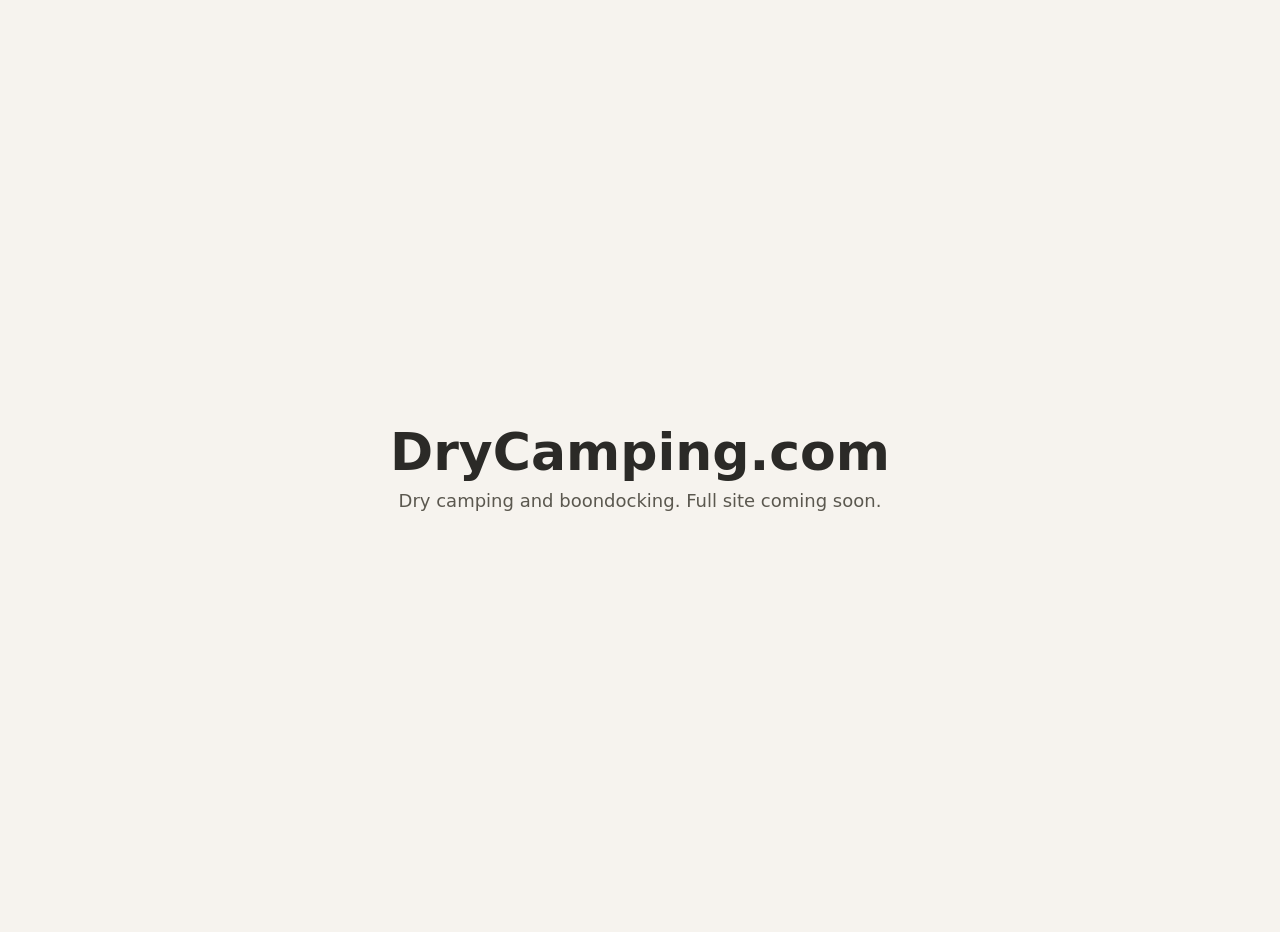
==== index.html @ 8f58163b "Add placeholder index.html" ====
<!doctype html>
<html lang="en">
<head>
<meta charset="utf-8">
<meta name="viewport" content="width=device-width, initial-scale=1">
<title>DryCamping.com — Dry Camping &amp; Boondocking</title>
<meta name="description" content="DryCamping.com — a guide to dry camping and boondocking. Full site coming soon.">
<link rel="canonical" href="https://drycamping.com/">
<style>
body{margin:0;min-height:100vh;display:grid;place-items:center;font-family:system-ui,-apple-system,Segoe UI,Roboto,sans-serif;background:#f6f3ee;color:#2b2a27;text-align:center;padding:16px}
h1{font-size:clamp(2rem,6vw,3.25rem);margin:0 0 .5rem}
p{font-size:1.125rem;color:#5b584f;margin:0}
</style>
</head>
<body>
<main>
<h1>DryCamping.com</h1>
<p>Dry camping and boondocking. Full site coming soon.</p>
</main>
</body>
</html>
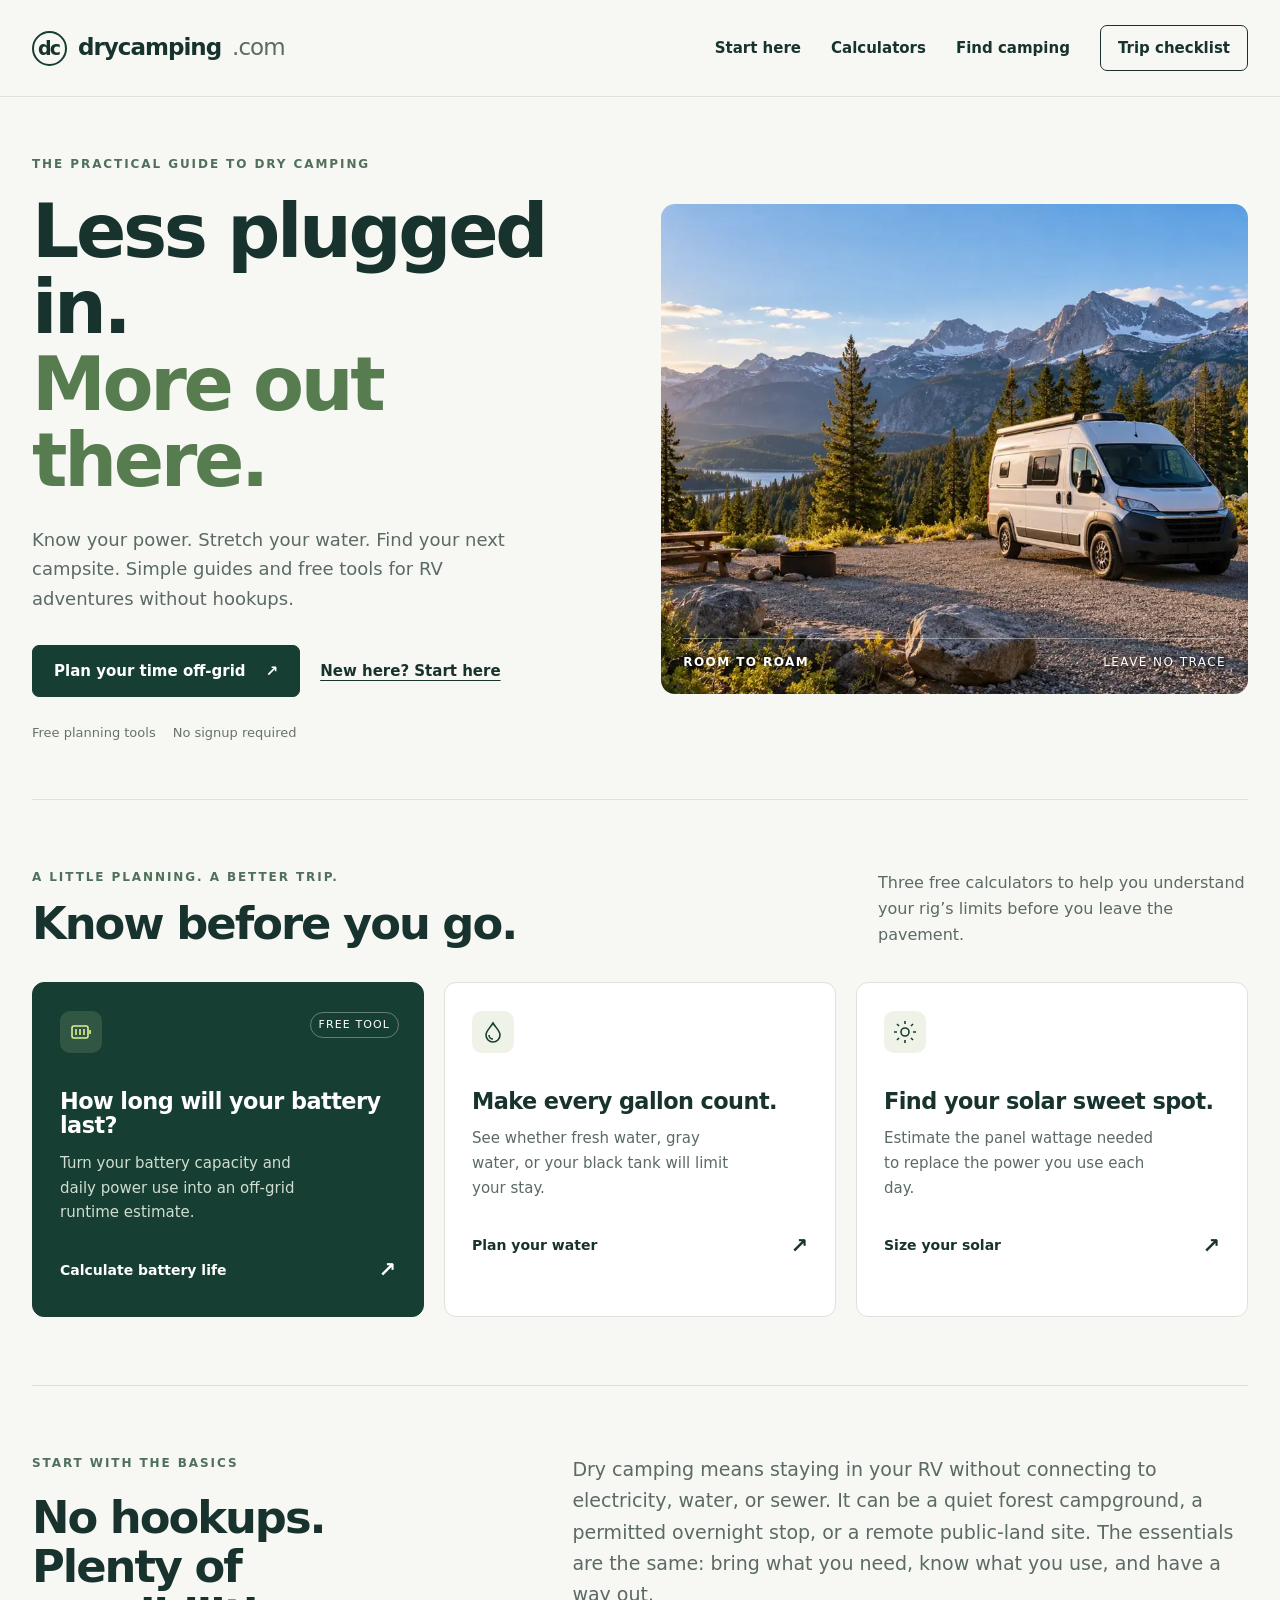
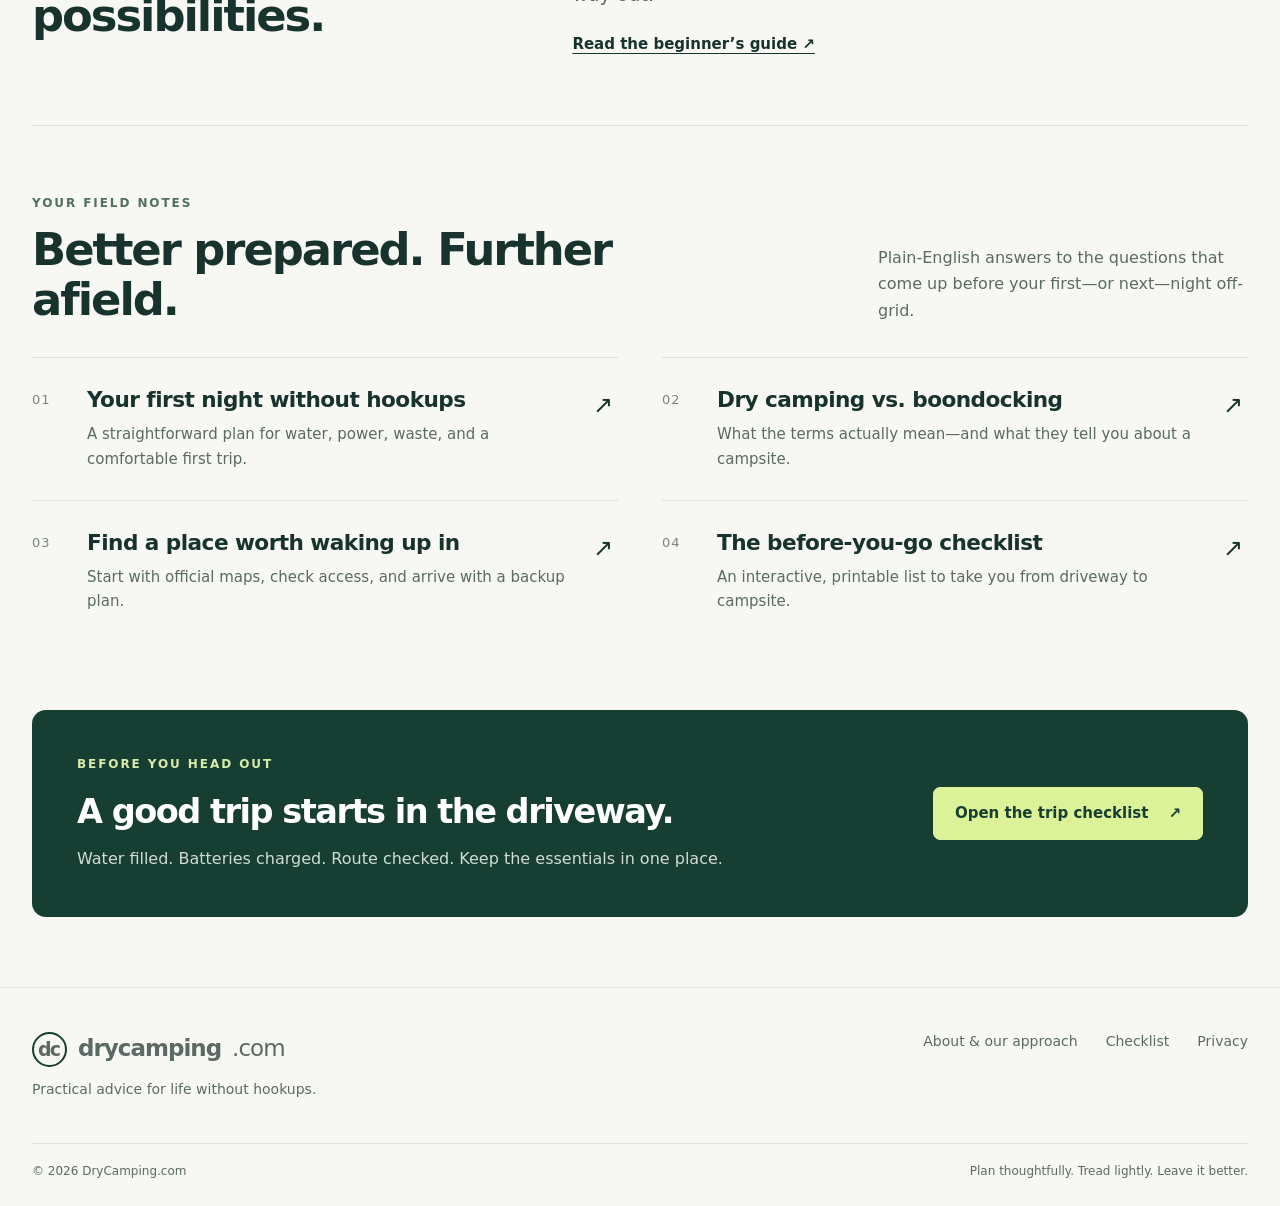
==== commit ef053fa1: "Launch DryCamping.com guides, calculators and printable checklist" ====
--- a/index.html
+++ b/index.html
@@ -1,21 +1,2 @@
 <!doctype html>
-<html lang="en">
-<head>
-<meta charset="utf-8">
-<meta name="viewport" content="width=device-width, initial-scale=1">
-<title>DryCamping.com — Dry Camping &amp; Boondocking</title>
-<meta name="description" content="DryCamping.com — a guide to dry camping and boondocking. Full site coming soon.">
-<link rel="canonical" href="https://drycamping.com/">
-<style>
-body{margin:0;min-height:100vh;display:grid;place-items:center;font-family:system-ui,-apple-system,Segoe UI,Roboto,sans-serif;background:#f6f3ee;color:#2b2a27;text-align:center;padding:16px}
-h1{font-size:clamp(2rem,6vw,3.25rem);margin:0 0 .5rem}
-p{font-size:1.125rem;color:#5b584f;margin:0}
-</style>
-</head>
-<body>
-<main>
-<h1>DryCamping.com</h1>
-<p>Dry camping and boondocking. Full site coming soon.</p>
-</main>
-</body>
-</html>
+<html lang="en"><head><meta charset="utf-8"><meta name="viewport" content="width=device-width,initial-scale=1"><title>Dry Camping &amp; Boondocking: Free RV Tools and Guides | DryCamping.com</title><meta name="description" content="Plan your next RV trip without hookups. Free battery, water and solar calculators, a printable dry camping checklist, and practical beginner guides."><link rel="canonical" href="https://drycamping.com/"><meta name="theme-color" content="#173e32"><meta name="robots" content="index,follow,max-image-preview:large"><meta property="og:type" content="website"><meta property="og:title" content="Dry Camping &amp; Boondocking: Free RV Tools and Guides"><meta property="og:description" content="Plan your next RV trip without hookups. Free battery, water and solar calculators, a printable dry camping checklist, and practical beginner guides."><meta property="og:url" content="https://drycamping.com/"><meta property="og:site_name" content="DryCamping.com"><link rel="icon" href="data:image/svg+xml,%3Csvg xmlns='http://www.w3.org/2000/svg' viewBox='0 0 64 64'%3E%3Crect width='64' height='64' rx='14' fill='%23173e32'/%3E%3Cpath d='M12 48L32 13l20 35H12zm14-7h12l-6-11-6 11z' fill='%23dcf298' fill-rule='evenodd'/%3E%3C/svg%3E" type="image/svg+xml"><link rel="stylesheet" href="/assets/site.css"><script src="/assets/app.js" defer></script><script type="application/ld+json">{"@context":"https://schema.org","@type":"WebPage","name":"Dry Camping & Boondocking: Free RV Tools and Guides","description":"Plan your next RV trip without hookups. Free battery, water and solar calculators, a printable dry camping checklist, and practical beginner guides.","url":"https://drycamping.com/","inLanguage":"en-US","isPartOf":{"@type":"WebSite","name":"DryCamping.com","url":"https://drycamping.com/"}}</script></head><body><a class="skip" href="#main">Skip to content</a><header class="site-header"><div class="wrap header-inner"><a class="brand" href="/" aria-label="DryCamping.com home"><span class="brand-mark" aria-hidden="true">dc</span>drycamping<span>.com</span></a><nav class="desktop-nav" aria-label="Main navigation"><a href="/dry-camping-for-beginners/">Start here</a><a href="/#tools">Calculators</a><a href="/find-free-camping/">Find camping</a><a class="nav-cta" href="/dry-camping-checklist/">Trip checklist</a></nav><details class="mobile-menu"><summary>Menu</summary><nav aria-label="Mobile navigation"><a href="/dry-camping-for-beginners/">Start here</a><a href="/#tools">Calculators</a><a href="/find-free-camping/">Find camping</a><a class="nav-cta" href="/dry-camping-checklist/">Trip checklist</a></nav></details></div></header><main id="main"><div class="wrap"><section class="hero"><div class="hero-copy"><span class="eyebrow">The practical guide to dry camping</span><h1>Less plugged in.<br><em>More out there.</em></h1><p>Know your power. Stretch your water. Find your next campsite. Simple guides and free tools for RV adventures without hookups.</p><div class="hero-actions"><a class="button" href="#tools">Plan your time off-grid <span aria-hidden="true">↗</span></a><a class="text-link" href="/dry-camping-for-beginners/">New here? Start here</a></div><p class="hero-note"><span>Free planning tools</span><span>No signup required</span></p></div><div class="hero-visual"><img src="/assets/camping-hero.webp" width="1600" height="900" fetchpriority="high" alt="Illustration of a campervan at a gravel campsite among pines with a mountain view"><div class="photo-label"><b>Room to roam</b><span>Leave no trace</span></div></div></section><section class="section" id="tools"><div class="section-head"><div><span class="eyebrow">A little planning. A better trip.</span><h2>Know before you go.</h2></div><p>Three free calculators to help you understand your rig’s limits before you leave the pavement.</p></div><div class="tools-grid"><a class="tool-card featured" href="/rv-battery-calculator/"><span class="tool-icon"><svg aria-hidden="true" viewBox="0 0 24 24"><rect x="3" y="6" width="16" height="12" rx="2"/><path d="M21 10v4M7 9v6M11 9v6M15 9v6"/></svg></span><span class=tag>FREE TOOL</span><h3>How long will your battery last?</h3><p>Turn your battery capacity and daily power use into an off-grid runtime estimate.</p><span class="card-link"><span>Calculate battery life</span><span aria-hidden="true">↗</span></span></a><a class="tool-card " href="/rv-water-calculator/"><span class="tool-icon"><svg aria-hidden="true" viewBox="0 0 24 24"><path d="M12 3C9 8 5 11 5 15a7 7 0 0014 0c0-4-4-7-7-12Z"/><path d="M8 15a4 4 0 004 4"/></svg></span><h3>Make every gallon count.</h3><p>See whether fresh water, gray water, or your black tank will limit your stay.</p><span class="card-link"><span>Plan your water</span><span aria-hidden="true">↗</span></span></a><a class="tool-card " href="/rv-solar-calculator/"><span class="tool-icon"><svg aria-hidden="true" viewBox="0 0 24 24"><circle cx="12" cy="12" r="4"/><path d="M12 1v3M12 20v3M1 12h3M20 12h3M4 4l2 2M18 18l2 2M4 20l2-2M18 6l2-2"/></svg></span><h3>Find your solar sweet spot.</h3><p>Estimate the panel wattage needed to replace the power you use each day.</p><span class="card-link"><span>Size your solar</span><span aria-hidden="true">↗</span></span></a></div></section><section class="section intro-band"><div><span class="eyebrow">Start with the basics</span><h2>No hookups.<br>Plenty of possibilities.</h2></div><div><p>Dry camping means staying in your RV without connecting to electricity, water, or sewer. It can be a quiet forest campground, a permitted overnight stop, or a remote public-land site. The essentials are the same: bring what you need, know what you use, and have a way out.</p><a class="text-link" href="/dry-camping-for-beginners/">Read the beginner’s guide ↗</a></div></section><section class="section" id="guides"><div class="section-head"><div><span class="eyebrow">Your field notes</span><h2>Better prepared. Further afield.</h2></div><p>Plain-English answers to the questions that come up before your first—or next—night off-grid.</p></div><div class="guide-list"><a href="/dry-camping-for-beginners/" class="guide-row"><span class="number">01</span><div><h3>Your first night without hookups</h3><p>A straightforward plan for water, power, waste, and a comfortable first trip.</p></div><span class="arrow" aria-hidden="true">↗</span></a><a href="/dry-camping-vs-boondocking/" class="guide-row"><span class="number">02</span><div><h3>Dry camping vs. boondocking</h3><p>What the terms actually mean—and what they tell you about a campsite.</p></div><span class="arrow" aria-hidden="true">↗</span></a><a href="/find-free-camping/" class="guide-row"><span class="number">03</span><div><h3>Find a place worth waking up in</h3><p>Start with official maps, check access, and arrive with a backup plan.</p></div><span class="arrow" aria-hidden="true">↗</span></a><a href="/dry-camping-checklist/" class="guide-row"><span class="number">04</span><div><h3>The before-you-go checklist</h3><p>An interactive, printable list to take you from driveway to campsite.</p></div><span class="arrow" aria-hidden="true">↗</span></a></div></section><section class="field-note"><div><span class="eyebrow" style="color:#d7ecaa">Before you head out</span><h2>A good trip starts in the driveway.</h2><p>Water filled. Batteries charged. Route checked. Keep the essentials in one place.</p></div><a class="button light" href="/dry-camping-checklist/">Open the trip checklist <span aria-hidden="true">↗</span></a></section></div></main><footer class="site-footer"><div class="wrap"><div class="footer-top"><div><a class="brand" href="/" aria-label="DryCamping.com home"><span class="brand-mark" aria-hidden="true">dc</span>drycamping<span>.com</span></a><p>Practical advice for life without hookups.</p></div><div class="footer-links"><a href="/about/">About &amp; our approach</a><a href="/dry-camping-checklist/">Checklist</a><a href="/privacy/">Privacy</a></div></div><div class="footer-bottom"><span>© 2026 DryCamping.com</span><span>Plan thoughtfully. Tread lightly. Leave it better.</span></div></div></footer></body></html>
--- a/assets/site.css
+++ b/assets/site.css
@@ -0,0 +1,8 @@
+:root{--ink:#18332d;--muted:#5b6a64;--forest:#173e32;--lime:#dcf298;--paper:#f7f8f4;--line:#dce3da;--white:#fff;--radius:18px;--font:Inter,ui-sans-serif,system-ui,-apple-system,BlinkMacSystemFont,"Segoe UI",sans-serif}
+*{box-sizing:border-box}html{scroll-behavior:smooth;scroll-padding-top:30px}body{margin:0;background:var(--paper);color:var(--ink);font:17px/1.65 var(--font);-webkit-font-smoothing:antialiased}a{color:inherit;text-underline-offset:4px}a:hover{color:#386b46}button,input,select{font:inherit}button,a,input,select,summary{touch-action:manipulation}button{cursor:pointer}button:disabled{cursor:default}img{display:block;max-width:100%}:focus-visible{outline:3px solid #7b9b35;outline-offset:5px}h1,h2,h3,p{margin:0}h1,h2,h3{line-height:1.1;letter-spacing:-.045em;font-weight:650}h1{font-size:clamp(2.65rem,6vw,5rem)}h2{font-size:clamp(2rem,3.5vw,3rem)}h3{font-size:1.4rem;letter-spacing:-.025em}p+p{margin-top:1.1rem}.wrap{width:min(1240px,calc(100% - 64px));margin:auto}.skip{position:absolute;top:-80px;left:16px;background:var(--lime);padding:8px;z-index:10}.skip:focus{top:10px}.site-header{border-bottom:1px solid var(--line);background:var(--paper)}.header-inner{display:flex;align-items:center;justify-content:space-between;gap:25px;min-height:96px}.brand{display:inline-flex;align-items:center;gap:11px;text-decoration:none;font-size:23px;font-weight:760;letter-spacing:-1px;white-space:nowrap}.brand-mark{display:grid;place-items:center;width:35px;height:35px;border:2px solid var(--forest);border-radius:50%;font-size:19px;letter-spacing:-2px;padding-right:2px}.brand span:last-child{font-weight:420;color:var(--muted)}nav{display:flex;gap:30px;align-items:center}nav a{font-size:15px;text-decoration:none;font-weight:550}.nav-cta{border:1px solid var(--ink);padding:10px 17px;border-radius:7px}.mobile-menu{display:none}.eyebrow{display:block;font-size:12px;letter-spacing:.16em;text-transform:uppercase;font-weight:740;color:#50705b;margin-bottom:19px}.hero{display:grid;grid-template-columns:1fr 1.02fr;gap:54px;padding:58px 0 55px;align-items:center}.hero h1{font-size:clamp(3rem,5.8vw,5.3rem);max-width:660px;line-height:1.03}.hero h1 em{font-style:normal;color:#577c50}.hero-copy>p{max-width:480px;font-size:18px;margin-top:25px;color:var(--muted);line-height:1.65}.hero-actions{display:flex;gap:20px;align-items:center;flex-wrap:wrap;margin-top:31px}.button{display:inline-flex;align-items:center;justify-content:center;gap:20px;background:var(--forest);color:#fff;border:1px solid var(--forest);padding:14px 21px;border-radius:7px;text-decoration:none;font-weight:600;font-size:15px;line-height:1.5}.button:hover{background:#2a5643;color:#fff}.button.light{background:var(--lime);color:var(--forest);border-color:var(--lime)}.button.outline{background:transparent;color:var(--forest);border-color:#98aa98}.text-link{font-size:15px;font-weight:630}.hero-visual{position:relative;min-width:0}.hero-visual img{width:100%;height:490px;object-fit:cover;object-position:64% 50%;border-radius:14px}.photo-label{position:absolute;bottom:22px;left:22px;right:22px;color:white;border-top:1px solid #ffffff60;padding-top:14px;display:flex;justify-content:space-between;font-size:12px;letter-spacing:.12em;text-transform:uppercase;text-shadow:0 1px 5px #000}.photo-label b{font-weight:600}.hero-note{margin-top:25px!important;font-size:13px!important;color:#667466!important;display:flex;gap:17px;flex-wrap:wrap}.section{padding:68px 0;border-top:1px solid var(--line)}.section-head{display:flex;align-items:end;justify-content:space-between;gap:28px;margin-bottom:33px}.section-head h2{max-width:630px}.section-head p{color:var(--muted);max-width:370px;font-size:16px}.section-head .eyebrow{margin-bottom:12px}.tools-grid{display:grid;grid-template-columns:repeat(3,1fr);gap:20px}.tool-card{position:relative;padding:28px 27px;border-radius:12px;background:#fff;border:1px solid var(--line);text-decoration:none;transition:transform .15s,box-shadow .15s}.tool-card:hover{transform:translateY(-3px);color:var(--ink);box-shadow:0 12px 22px #1d372c09}.tool-card.featured{background:var(--forest);color:white;border-color:var(--forest)}.tool-card.featured:hover{color:white}.tool-icon{width:42px;height:42px;display:grid;place-items:center;background:#eff3e7;color:var(--forest);border-radius:10px;margin-bottom:36px}.tool-icon svg{width:24px;height:24px;fill:none;stroke:currentColor;stroke-width:1.6}.featured .tool-icon{background:#315643;color:var(--lime)}.tool-card p{font-size:15px;color:var(--muted);margin-top:13px;max-width:270px}.featured p{color:#d0ddd2}.card-link{display:flex;align-items:center;justify-content:space-between;font-size:14px;font-weight:650;margin-top:28px}.card-link span:last-child{font-size:21px}.tool-card .tag{position:absolute;top:29px;right:24px;font-size:11px;letter-spacing:.1em;border:1px solid #ffffff55;padding:3px 8px;border-radius:20px}.intro-band{display:grid;grid-template-columns:.8fr 1.2fr;gap:90px}.intro-band p{color:var(--muted);font-size:19px}.intro-band .text-link{display:inline-block;margin-top:21px;color:var(--ink)}.guide-list{display:grid;grid-template-columns:1fr 1fr;gap:0 44px}.guide-row{display:grid;grid-template-columns:40px 1fr 25px;gap:15px;border-top:1px solid var(--line);padding:28px 0;text-decoration:none;align-items:start}.guide-row .number{font-size:13px;color:#7a8879;letter-spacing:.08em;padding-top:3px}.guide-row h3{font-size:1.35rem;line-height:1.3}.guide-row p{font-size:15px;color:var(--muted);margin-top:8px}.guide-row .arrow{font-size:24px}.field-note{background:var(--forest);color:white;padding:45px;border-radius:14px;display:flex;align-items:center;justify-content:space-between;gap:35px;margin:0 0 70px}.field-note h2{font-size:2.1rem;max-width:670px}.field-note p{font-size:16px;color:#d1ddd3;margin-top:15px}.site-footer{padding:42px 0 24px;border-top:1px solid var(--line);font-size:14px;color:var(--muted)}.footer-top{display:flex;justify-content:space-between;gap:30px}.footer-top p{margin-top:10px}.footer-links{display:flex;gap:28px;align-items:start}.footer-links a{text-decoration:none}.footer-bottom{display:flex;justify-content:space-between;gap:20px;margin-top:42px;padding-top:18px;border-top:1px solid var(--line);font-size:12px}.breadcrumb{display:flex;gap:9px;flex-wrap:wrap;font-size:13px;color:var(--muted);padding-top:26px}.breadcrumb a{text-decoration:none}.page-head{padding:37px 0 34px;max-width:880px}.page-head h1{font-size:clamp(2.4rem,4.8vw,4.1rem);line-height:1.07}.page-head .dek{color:var(--muted);font-size:19px;max-width:740px;margin-top:23px}.page-head .eyebrow{margin-bottom:15px}.meta{margin-top:19px;font-size:13px;color:var(--muted)}.article-layout{display:grid;grid-template-columns:minmax(0,780px) 250px;gap:75px;align-items:start;padding-bottom:70px}.article-body{min-width:0}.article-body h2{font-size:1.8rem;margin:38px 0 17px;line-height:1.2;letter-spacing:-.035em}.article-body h3{font-size:1.25rem;line-height:1.3;margin:26px 0 12px}.article-body p{margin-bottom:16px}.article-body ul,.article-body ol{padding-left:23px;margin:15px 0 24px}.article-body li{margin-bottom:10px;padding-left:3px}.article-body a{font-weight:550}.article-body table{width:100%;border-collapse:collapse;font-size:15px;margin:22px 0}.article-body th,.article-body td{padding:13px 14px;text-align:left;border-bottom:1px solid var(--line);vertical-align:top}.article-body th{background:#eaf0e6;font-weight:650}.table-wrap{overflow-x:auto}.callout{background:#edf2e6;border-left:3px solid #658340;border-radius:0 8px 8px 0;padding:23px 26px;margin:25px 0}.callout p:last-child{margin-bottom:0}.callout strong{display:block;margin-bottom:7px}.sidebar{border-top:2px solid var(--forest);padding-top:20px;position:sticky;top:25px;margin-top:9px}.sidebar h2{font-size:13px;text-transform:uppercase;letter-spacing:.12em;margin-bottom:12px}.sidebar a{display:block;padding:10px 0;text-decoration:none;border-bottom:1px solid var(--line);font-size:14px}.sidebar .aside-note{font-size:13px;color:var(--muted);margin-top:25px}.sources{border-top:1px solid var(--line);margin-top:40px;padding-top:20px;font-size:14px}.sources h2{font-size:1.15rem;margin-top:0}.sources ul{padding-left:20px}.sources .reviewed{color:var(--muted);font-size:13px}.faq details{border-top:1px solid var(--line);padding:17px 0}.faq summary{font-weight:620;cursor:pointer;line-height:1.4}.faq details p{margin:14px 0 0;color:var(--muted)}.calc-shell{display:grid;grid-template-columns:1.2fr .8fr;border:1px solid var(--line);border-radius:14px;overflow:hidden;background:white;margin:3px 0 44px}.calc-fields{padding:30px}.calc-fields h2{font-size:1.35rem;margin-bottom:8px}.calc-fields .helper{font-size:14px;color:var(--muted);margin-bottom:23px}.fields{display:grid;grid-template-columns:1fr 1fr;gap:20px}.field label{display:block;font-size:14px;font-weight:620;margin-bottom:7px}.field small{font-size:12px;line-height:1.5;display:block;color:var(--muted);margin-top:6px}.input-wrap{position:relative}.field input,.field select{width:100%;min-height:48px;padding:10px 12px;border:1px solid #adbbac;border-radius:6px;background:white;color:var(--ink);font-size:16px}.field input{padding-right:47px}.field .unit{position:absolute;right:12px;top:12px;font-size:13px;color:var(--muted)}.calc-result{background:var(--forest);color:white;padding:31px;display:flex;flex-direction:column;justify-content:center;min-height:310px}.result-label{font-size:12px;text-transform:uppercase;letter-spacing:.15em;color:#d2e2d5}.result-value{font-size:clamp(2.7rem,5.2vw,4.7rem);font-weight:580;letter-spacing:-.07em;line-height:1.1;margin-top:15px;overflow-wrap:anywhere}.result-value.long{font-size:2.5rem;letter-spacing:-.04em}.result-unit{font-size:17px;color:var(--lime);margin-top:4px}.result-details{border-top:1px solid #ffffff35;margin-top:27px;padding-top:17px;font-size:14px;display:grid;gap:10px}.result-details div{display:flex;justify-content:space-between;gap:10px}.result-details strong{text-align:right;font-weight:550}.result-note{font-size:13px;margin-top:23px;color:#d1ddd3;line-height:1.5}.calc-toolbar{display:flex;align-items:center;gap:18px;flex-wrap:wrap;padding-top:25px}.calc-toolbar button{font-size:14px;padding:10px 15px}.quiet-button{background:none;border:0;color:var(--forest);font-size:14px;text-decoration:underline;text-underline-offset:3px;padding:10px 0}.validation{font-size:14px;color:#a12621;padding-top:10px}.calc-copy{display:grid;grid-template-columns:minmax(0,780px) 250px;gap:75px;padding-bottom:70px}.formula{padding:20px;background:#eaf0e6;border-radius:8px;font-size:15px;font-family:ui-monospace,SFMono-Regular,monospace;overflow-wrap:anywhere}.check-toolbar{display:flex;gap:20px;align-items:center;flex-wrap:wrap;padding:20px;background:#eaf0e6;border-radius:10px;margin:5px 0 25px}.check-toolbar .progress{font-size:14px;font-weight:600;margin-right:auto}.checklist-group{margin-bottom:30px}.checklist-group h2{font-size:1.45rem}.check-item{display:flex;gap:13px;align-items:start;padding:14px 0;border-bottom:1px solid var(--line);cursor:pointer}.check-item input{width:20px;height:20px;margin-top:5px;flex-shrink:0;accent-color:var(--forest)}.check-item:has(input:checked) span{color:#6a7967;text-decoration:line-through}.check-item span{font-size:16px}.resource-grid{display:grid;gap:14px;margin:24px 0}.resource{border:1px solid var(--line);background:white;border-radius:9px;padding:21px}.resource h3{margin-top:0}.resource p{font-size:15px}.resource a{font-size:14px}.notice{font-size:13px;color:var(--muted)}.noscript{background:#fff4ca;padding:15px;font-size:14px}.not-found{min-height:55vh;padding:80px 0}.not-found p{margin:25px 0}.print-only{display:none}
+@media(min-width:1600px){.wrap{width:min(1360px,calc(100% - 100px))}.hero-visual img{height:540px}}
+@media(max-width:1050px){nav{gap:18px}.hero{gap:30px}.hero-visual img{height:460px}.article-layout,.calc-copy{gap:40px;grid-template-columns:minmax(0,1fr) 215px}.intro-band{gap:50px}.calc-fields,.calc-result{padding:24px}}
+@media(max-width:760px){.wrap{width:calc(100% - 36px)}.header-inner{min-height:78px}.brand{font-size:21px}.desktop-nav{display:none}.mobile-menu{display:block;position:relative}.mobile-menu summary{font-size:14px;font-weight:650;padding:9px 0 9px 14px;cursor:pointer}.mobile-menu nav{position:absolute;top:44px;right:0;width:230px;background:var(--paper);border:1px solid var(--line);box-shadow:0 15px 30px #18332d15;border-radius:8px;padding:20px;display:flex;align-items:stretch;gap:16px;flex-direction:column;z-index:5}.hero{grid-template-columns:1fr;padding:36px 0;gap:29px}.hero h1{font-size:clamp(2.9rem,10vw,4.2rem);max-width:550px}.hero-copy>p{margin-top:20px;font-size:17px}.hero-actions{gap:18px;margin-top:24px}.hero-visual img{height:340px;object-position:65% 55%}.hero-note{margin-top:22px!important}.section{padding:43px 0}.section-head{align-items:start;flex-direction:column;gap:17px;margin-bottom:26px}.section-head p{max-width:none}.tools-grid{grid-template-columns:1fr}.tool-card{padding:23px}.tool-icon{margin-bottom:23px}.tool-card p{max-width:none}.card-link{margin-top:24px}.intro-band{grid-template-columns:1fr;gap:23px}.intro-band p{font-size:17px}.guide-list{grid-template-columns:1fr}.guide-row{padding:23px 0}.field-note{padding:28px;align-items:start;flex-direction:column;margin-bottom:43px;gap:23px}.field-note h2{font-size:1.8rem}.footer-top{flex-direction:column;gap:26px}.footer-links{gap:20px;flex-wrap:wrap}.footer-bottom{flex-direction:column;gap:7px;margin-top:28px}.article-layout,.calc-copy{grid-template-columns:1fr;gap:30px;padding-bottom:43px}.sidebar{position:static;margin-top:0}.page-head{padding:29px 0}.page-head .dek{font-size:17px}.page-head h1{font-size:2.7rem}.calc-shell{grid-template-columns:1fr}.calc-fields{padding:23px 19px}.calc-result{min-height:260px;padding:28px 23px}.result-value{font-size:4rem}.fields{gap:18px 14px}.field label{font-size:13px}.article-body h2{font-size:1.6rem}.article-body table{font-size:14px}.article-body th,.article-body td{padding:10px}.callout{padding:19px}.check-toolbar{gap:15px}.breadcrumb{font-size:12px}.photo-label{font-size:11px;left:17px;right:17px;bottom:17px}.eyebrow{font-size:11px}}
+@media(max-width:370px){.fields{grid-template-columns:1fr}.hero h1{font-size:2.8rem}.hero-actions{align-items:start;flex-direction:column}.brand{font-size:19px}.wrap{width:calc(100% - 28px)}}
+@media(prefers-reduced-motion:reduce){html{scroll-behavior:auto}*{transition:none!important}}
+@media print{body{background:white;color:black;font-size:11pt}.site-header,.site-footer,.sidebar,.check-toolbar button,.mobile-menu,.skip,.calc-toolbar,.hero-visual,.no-print{display:none!important}.wrap{width:100%}.article-layout,.calc-copy{display:block}.page-head h1{font-size:25pt}.page-head{padding:15px 0}.article-body h2{font-size:16pt}.check-item{padding:7px 0;break-inside:avoid}.checklist-group{break-inside:avoid}.calc-result{background:#eee;color:black}.result-note,.result-label,.result-unit{color:black}.print-only{display:block}.breadcrumb{display:none}a{color:black;text-decoration:none}.sources{font-size:9pt}.calc-shell{break-inside:avoid}.field-note{display:none}}
